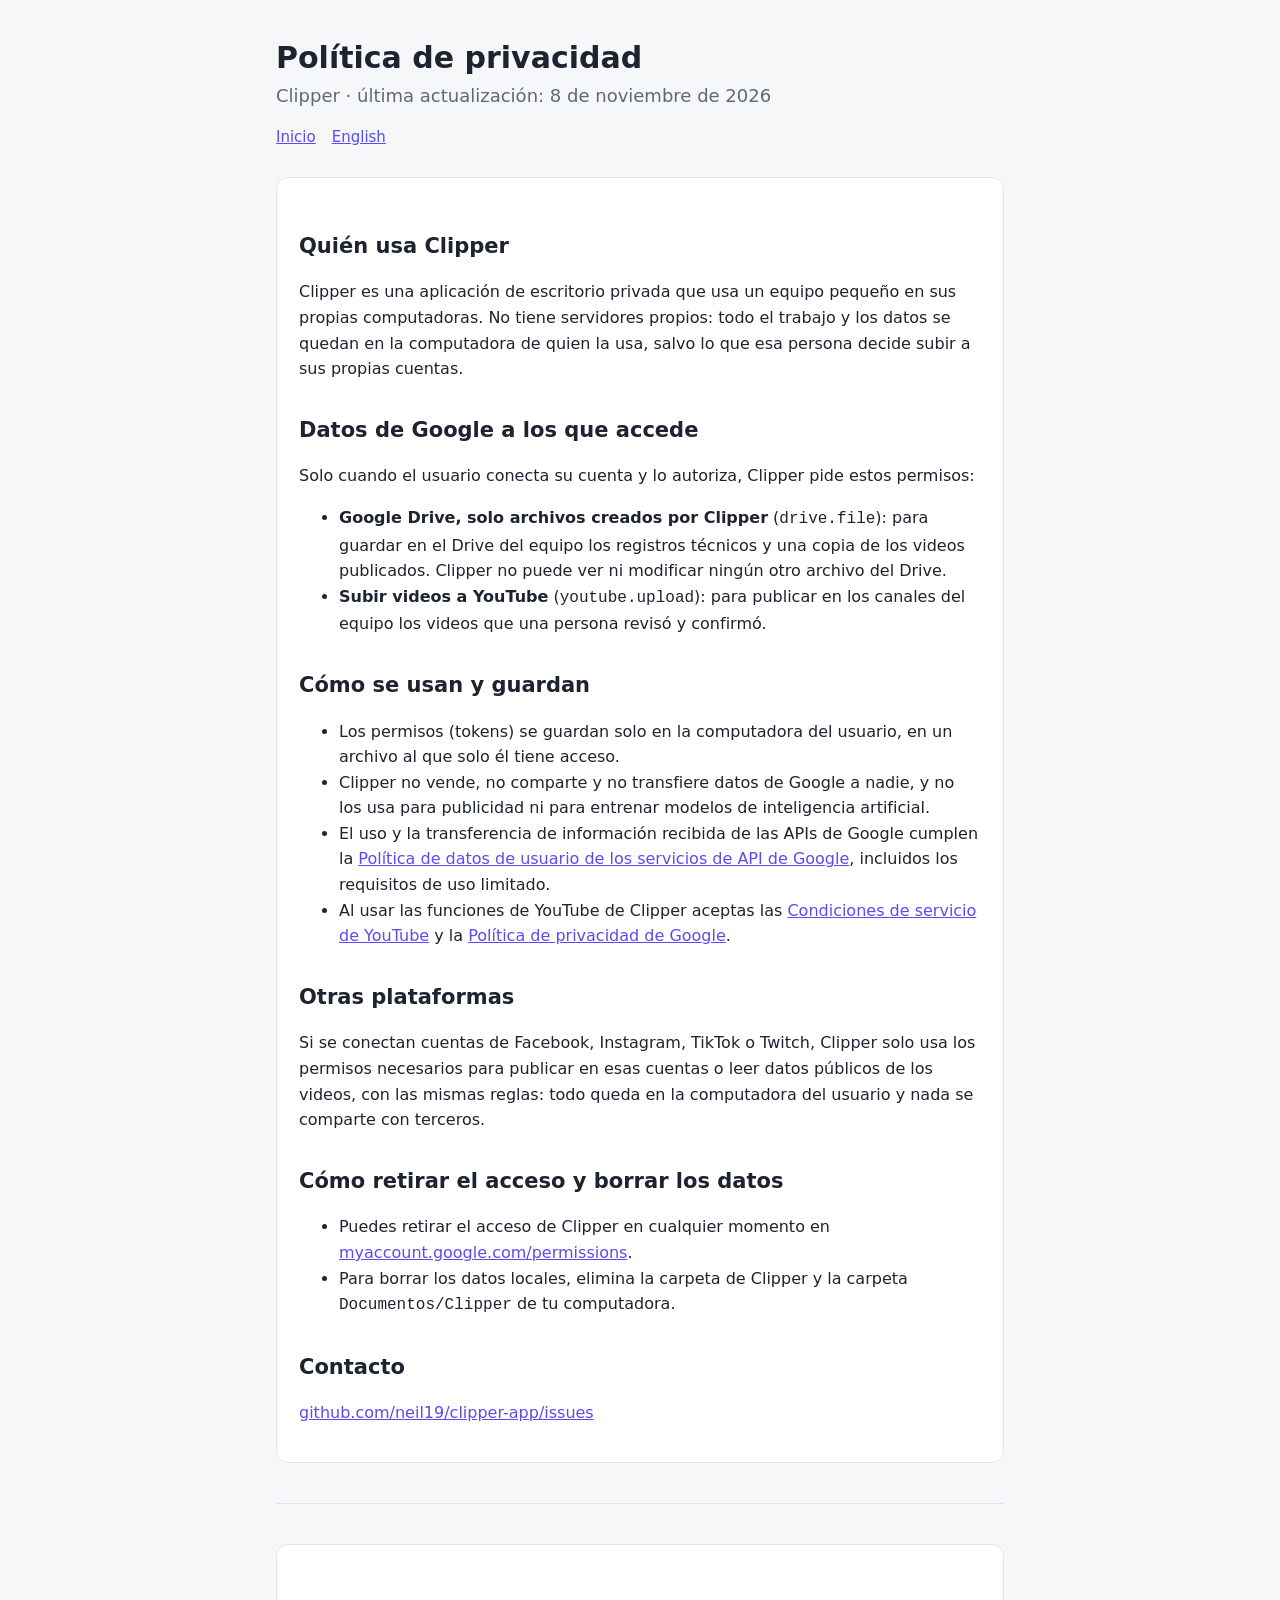
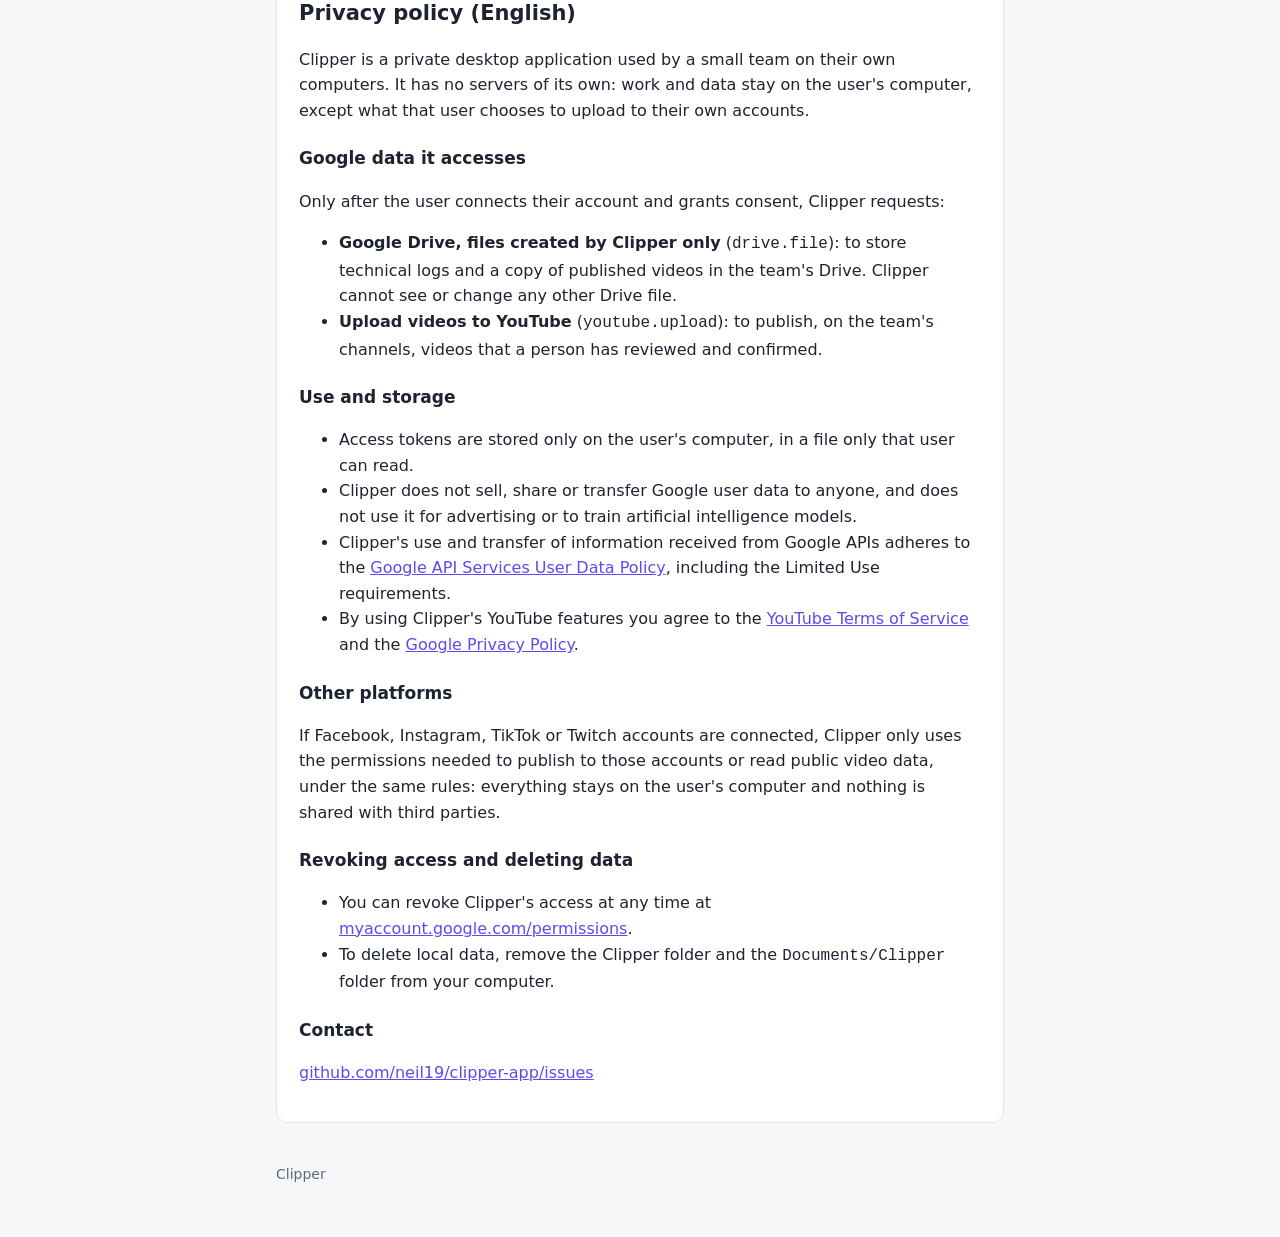
==== privacidad.html @ 4252646d "Clipper home page and privacy policy (for the Google OAuth consent screen) Co-Authored-By: Claude Op" ====
<!doctype html>
<html lang="es">
<head>
  <meta charset="utf-8">
  <meta name="viewport" content="width=device-width, initial-scale=1">
  <title>Clipper · Privacidad</title>
  <meta name="description" content="Política de privacidad de Clipper.">
  <link rel="stylesheet" href="style.css">
</head>
<body>
<main>
  <header>
    <h1>Política de privacidad</h1>
    <p class="lead">Clipper · última actualización: 8 de noviembre de 2026</p>
    <nav>
      <a href="index.html">Inicio</a>
      <a href="#en">English</a>
    </nav>
  </header>

  <section class="card">
    <h2>Quién usa Clipper</h2>
    <p>Clipper es una aplicación de escritorio privada que usa un equipo pequeño en sus propias computadoras. No tiene servidores propios: todo el trabajo y los datos se quedan en la computadora de quien la usa, salvo lo que esa persona decide subir a sus propias cuentas.</p>

    <h2>Datos de Google a los que accede</h2>
    <p>Solo cuando el usuario conecta su cuenta y lo autoriza, Clipper pide estos permisos:</p>
    <ul>
      <li><strong>Google Drive, solo archivos creados por Clipper</strong> (<code>drive.file</code>): para guardar en el Drive del equipo los registros técnicos y una copia de los videos publicados. Clipper no puede ver ni modificar ningún otro archivo del Drive.</li>
      <li><strong>Subir videos a YouTube</strong> (<code>youtube.upload</code>): para publicar en los canales del equipo los videos que una persona revisó y confirmó.</li>
    </ul>

    <h2>Cómo se usan y guardan</h2>
    <ul>
      <li>Los permisos (tokens) se guardan solo en la computadora del usuario, en un archivo al que solo él tiene acceso.</li>
      <li>Clipper no vende, no comparte y no transfiere datos de Google a nadie, y no los usa para publicidad ni para entrenar modelos de inteligencia artificial.</li>
      <li>El uso y la transferencia de información recibida de las APIs de Google cumplen la <a href="https://developers.google.com/terms/api-services-user-data-policy">Política de datos de usuario de los servicios de API de Google</a>, incluidos los requisitos de uso limitado.</li>
      <li>Al usar las funciones de YouTube de Clipper aceptas las <a href="https://www.youtube.com/t/terms">Condiciones de servicio de YouTube</a> y la <a href="https://policies.google.com/privacy">Política de privacidad de Google</a>.</li>
    </ul>

    <h2>Otras plataformas</h2>
    <p>Si se conectan cuentas de Facebook, Instagram, TikTok o Twitch, Clipper solo usa los permisos necesarios para publicar en esas cuentas o leer datos públicos de los videos, con las mismas reglas: todo queda en la computadora del usuario y nada se comparte con terceros.</p>

    <h2>Cómo retirar el acceso y borrar los datos</h2>
    <ul>
      <li>Puedes retirar el acceso de Clipper en cualquier momento en <a href="https://myaccount.google.com/permissions">myaccount.google.com/permissions</a>.</li>
      <li>Para borrar los datos locales, elimina la carpeta de Clipper y la carpeta <code>Documentos/Clipper</code> de tu computadora.</li>
    </ul>

    <h2>Contacto</h2>
    <p><a href="https://github.com/neil19/clipper-app/issues">github.com/neil19/clipper-app/issues</a></p>
  </section>

  <hr id="en">

  <section class="card" lang="en">
    <h2>Privacy policy (English)</h2>
    <p>Clipper is a private desktop application used by a small team on their own computers. It has no servers of its own: work and data stay on the user's computer, except what that user chooses to upload to their own accounts.</p>
    <h3>Google data it accesses</h3>
    <p>Only after the user connects their account and grants consent, Clipper requests:</p>
    <ul>
      <li><strong>Google Drive, files created by Clipper only</strong> (<code>drive.file</code>): to store technical logs and a copy of published videos in the team's Drive. Clipper cannot see or change any other Drive file.</li>
      <li><strong>Upload videos to YouTube</strong> (<code>youtube.upload</code>): to publish, on the team's channels, videos that a person has reviewed and confirmed.</li>
    </ul>
    <h3>Use and storage</h3>
    <ul>
      <li>Access tokens are stored only on the user's computer, in a file only that user can read.</li>
      <li>Clipper does not sell, share or transfer Google user data to anyone, and does not use it for advertising or to train artificial intelligence models.</li>
      <li>Clipper's use and transfer of information received from Google APIs adheres to the <a href="https://developers.google.com/terms/api-services-user-data-policy">Google API Services User Data Policy</a>, including the Limited Use requirements.</li>
      <li>By using Clipper's YouTube features you agree to the <a href="https://www.youtube.com/t/terms">YouTube Terms of Service</a> and the <a href="https://policies.google.com/privacy">Google Privacy Policy</a>.</li>
    </ul>
    <h3>Other platforms</h3>
    <p>If Facebook, Instagram, TikTok or Twitch accounts are connected, Clipper only uses the permissions needed to publish to those accounts or read public video data, under the same rules: everything stays on the user's computer and nothing is shared with third parties.</p>
    <h3>Revoking access and deleting data</h3>
    <ul>
      <li>You can revoke Clipper's access at any time at <a href="https://myaccount.google.com/permissions">myaccount.google.com/permissions</a>.</li>
      <li>To delete local data, remove the Clipper folder and the <code>Documents/Clipper</code> folder from your computer.</li>
    </ul>
    <h3>Contact</h3>
    <p><a href="https://github.com/neil19/clipper-app/issues">github.com/neil19/clipper-app/issues</a></p>
  </section>

  <footer>Clipper</footer>
</main>
</body>
</html>
---- style.css ----
:root {
  --bg: #f6f7f9;
  --panel: #ffffff;
  --text: #1d2330;
  --muted: #5f6879;
  --line: #e2e5eb;
  --accent: #5b4cf0;
}
@media (prefers-color-scheme: dark) {
  :root {
    --bg: #14161b;
    --panel: #1d2028;
    --text: #e8eaf0;
    --muted: #a3aabb;
    --line: #2d313c;
    --accent: #9a90ff;
  }
}
* { box-sizing: border-box; }
body {
  margin: 0;
  background: var(--bg);
  color: var(--text);
  font: 16px/1.6 system-ui, -apple-system, "Segoe UI", Roboto, sans-serif;
}
main {
  max-width: 760px;
  margin: 0 auto;
  padding: 40px 16px 64px;
}
header { margin-bottom: 28px; }
h1 { font-size: 30px; line-height: 1.2; margin: 0 0 6px; }
h2 { font-size: 21px; margin: 32px 0 8px; }
h3 { font-size: 17px; margin: 22px 0 6px; }
p, li { color: var(--text); }
.lead { font-size: 18px; color: var(--muted); margin: 0; }
.card {
  background: var(--panel);
  border: 1px solid var(--line);
  border-radius: 12px;
  padding: 20px 22px;
  margin-top: 20px;
}
a { color: var(--accent); }
nav { display: flex; gap: 16px; flex-wrap: wrap; margin-top: 14px; font-size: 15px; }
footer { margin-top: 40px; font-size: 14px; color: var(--muted); }
hr { border: 0; border-top: 1px solid var(--line); margin: 40px 0; }
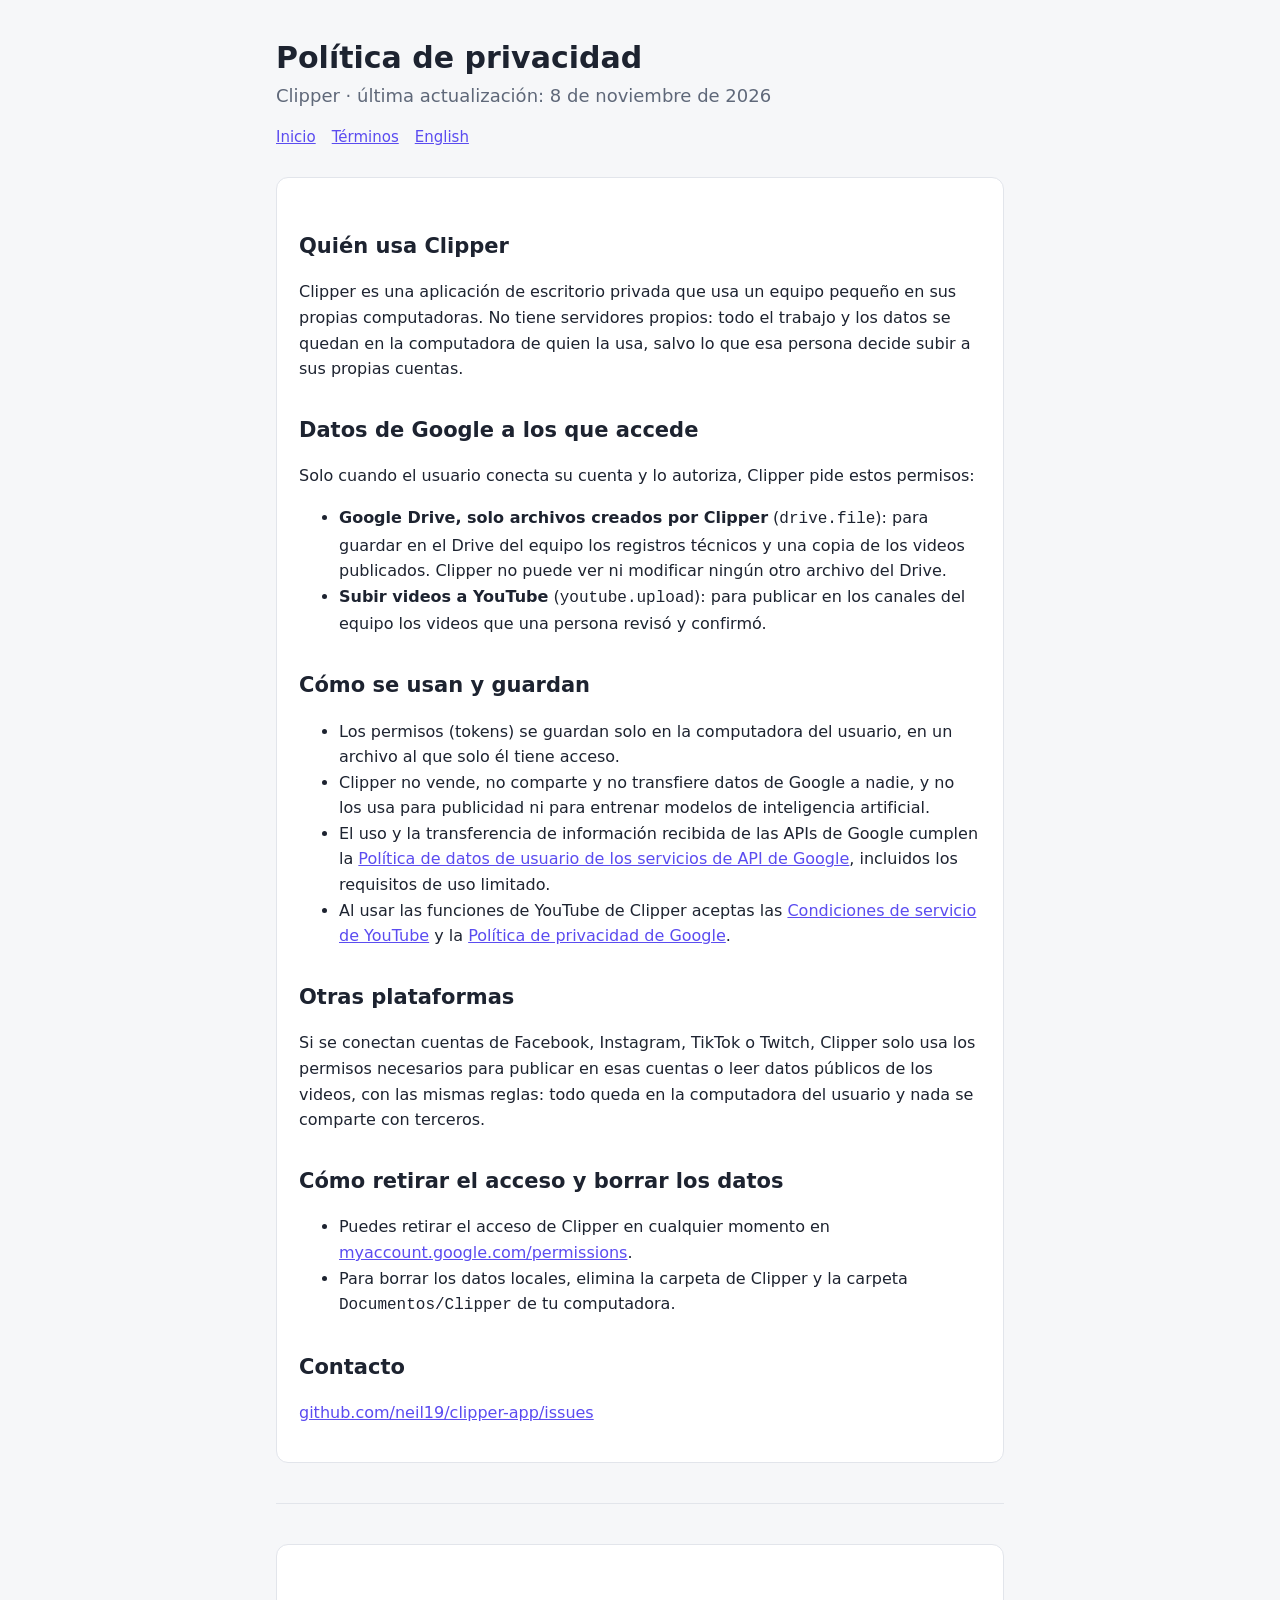
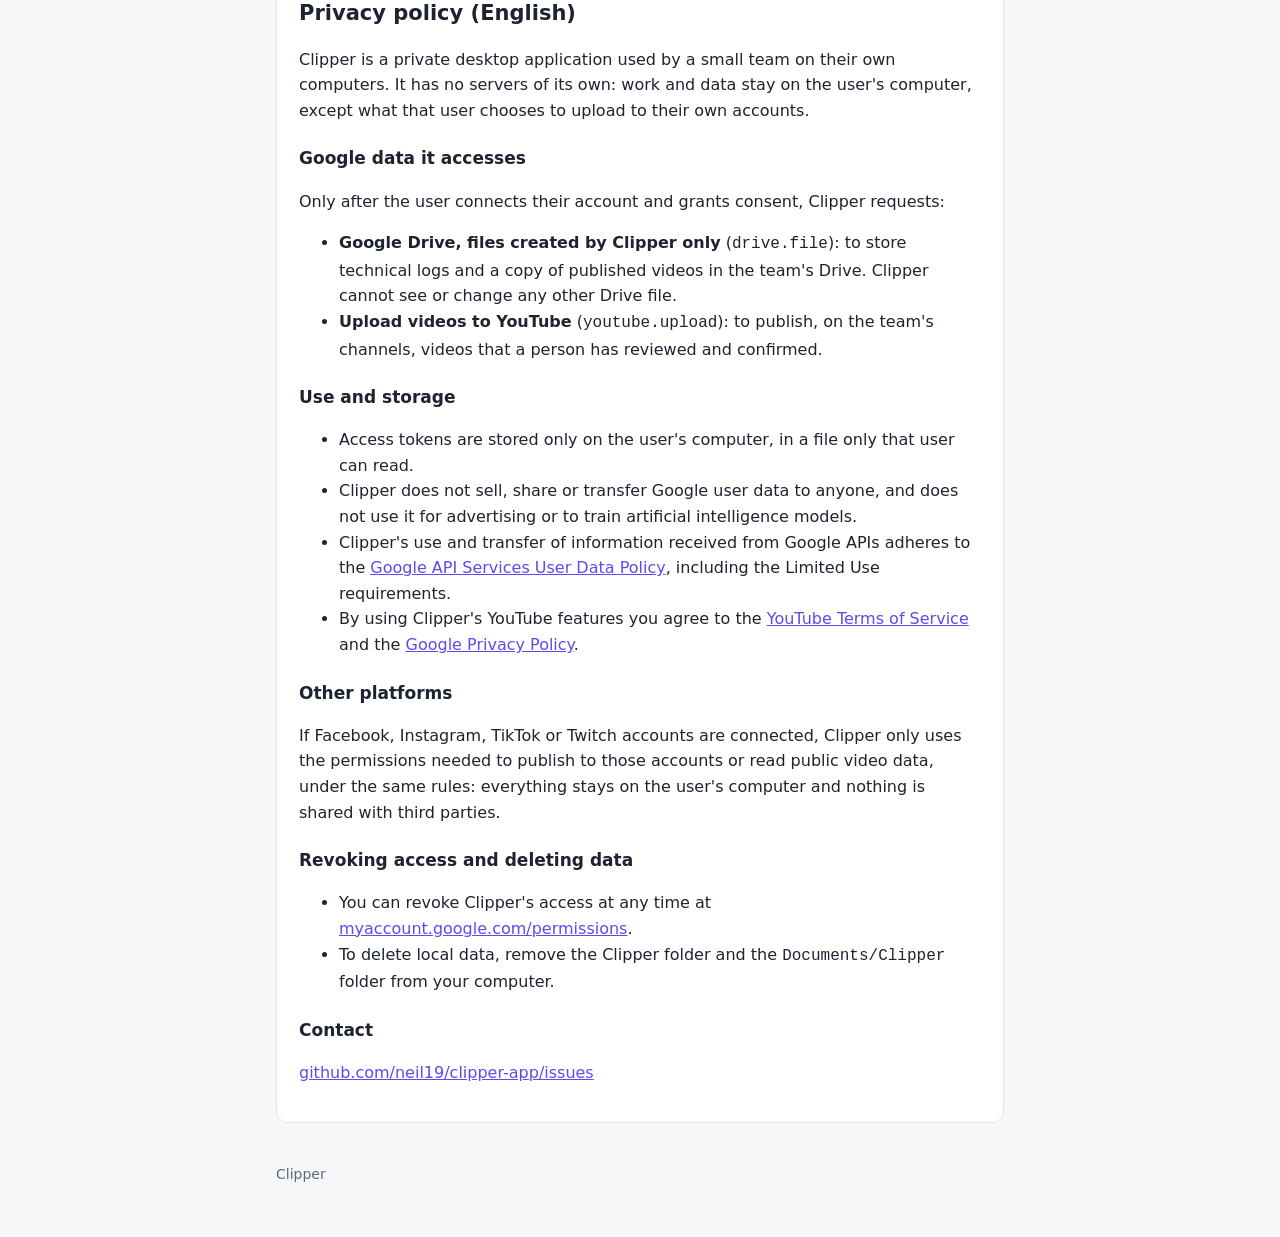
==== commit 231eb10b: "Terms of service page (needed by TikTok's developer app), linked from home and privacy Co-Authored-B" ====
--- a/privacidad.html
+++ b/privacidad.html
@@ -14,6 +14,7 @@
     <p class="lead">Clipper · última actualización: 8 de noviembre de 2026</p>
     <nav>
       <a href="index.html">Inicio</a>
+      <a href="terminos.html">Términos</a>
       <a href="#en">English</a>
     </nav>
   </header>
